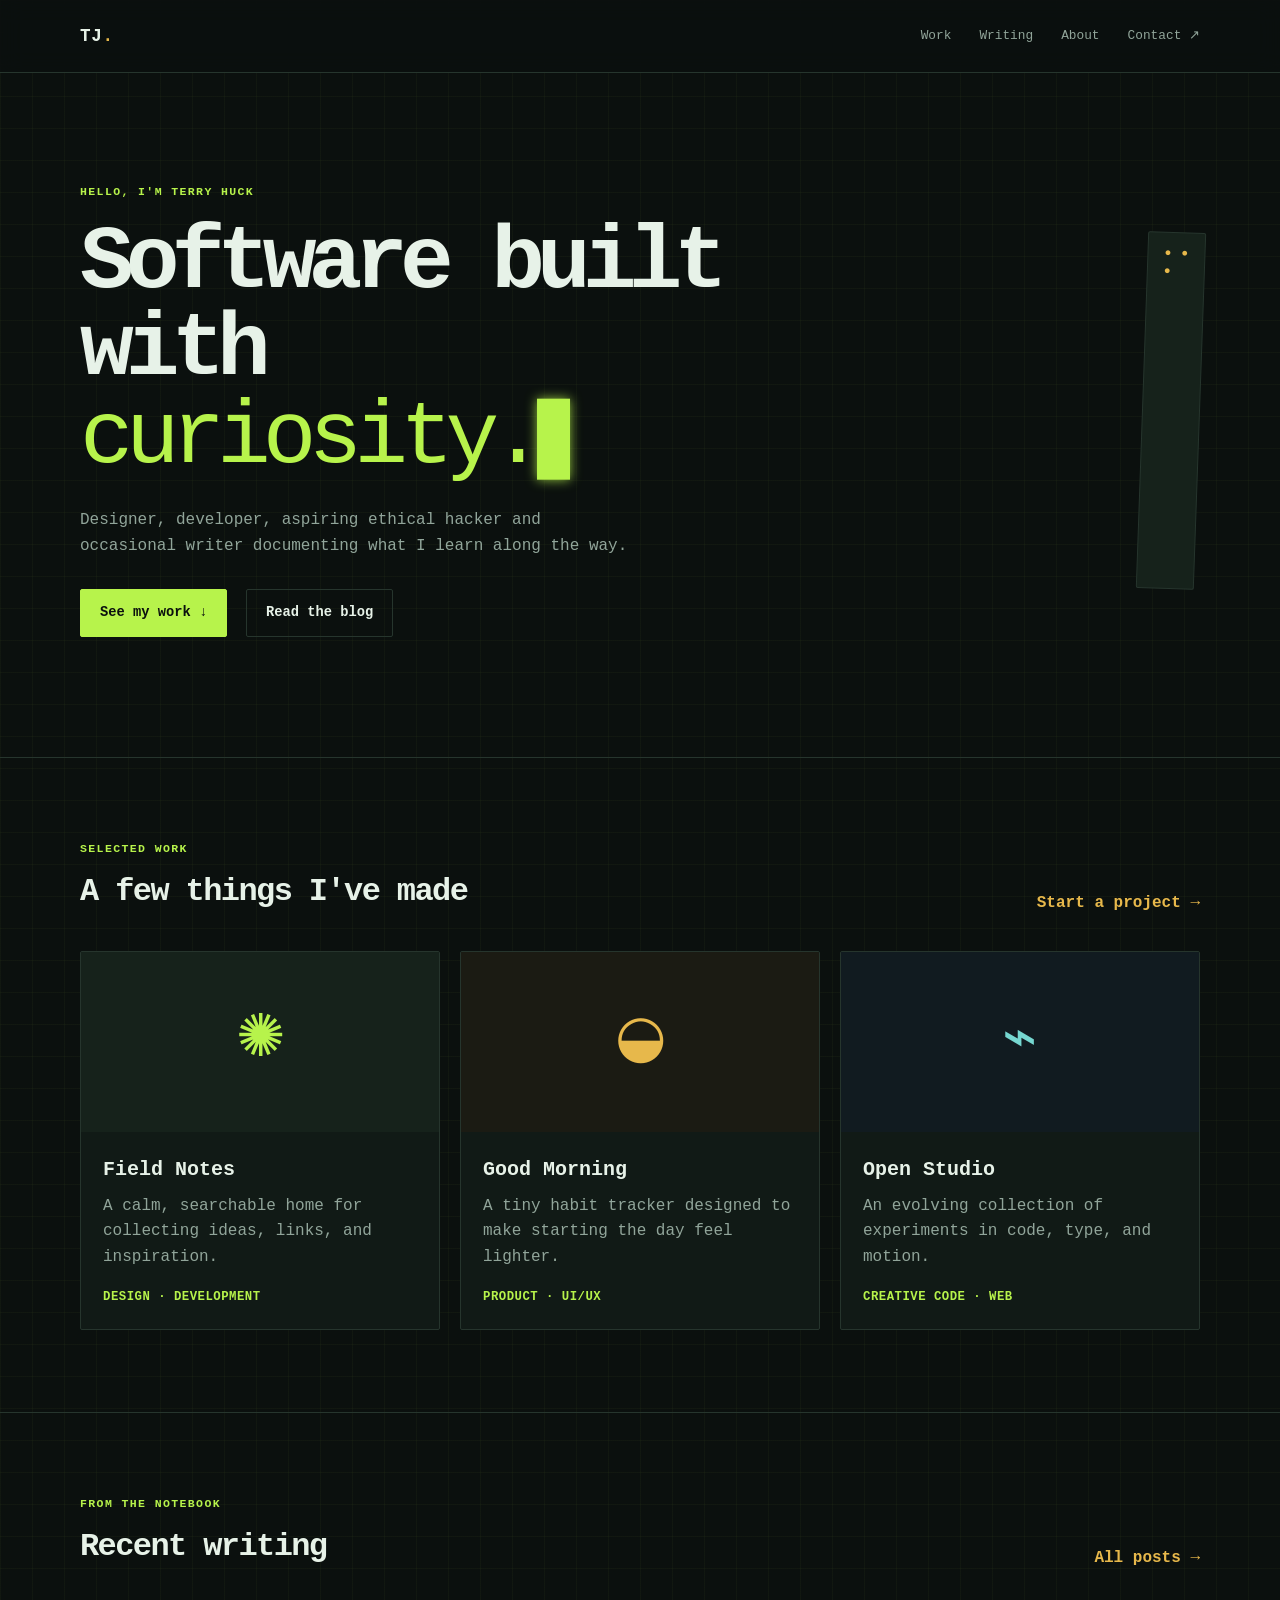
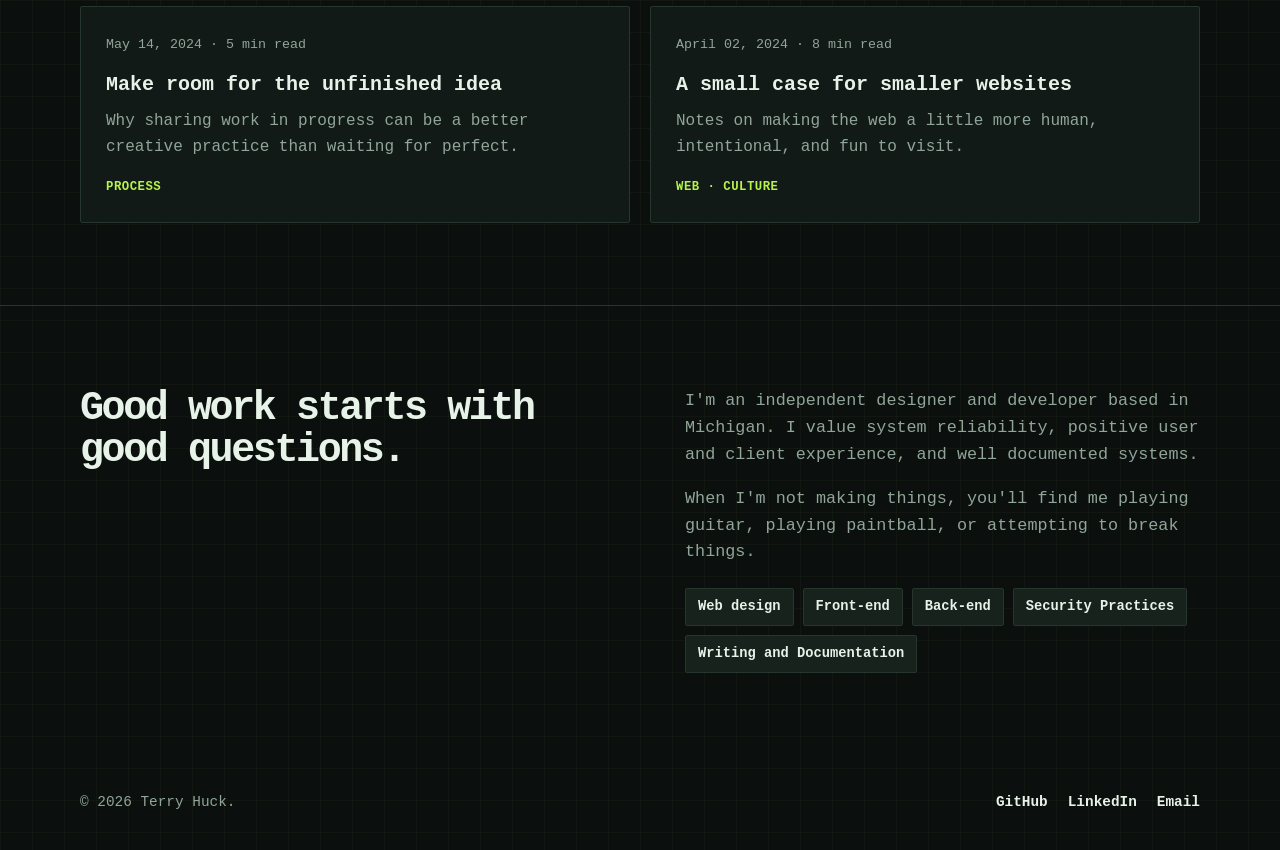
==== index.html @ 761403bb "Updated wordlist" ====
<!doctype html>
<html lang="en">

<link rel="apple-touch-icon" sizes="180x180" href="/apple-touch-icon.png">
<link rel="icon" type="image/png" sizes="32x32" href="/favicon-32x32.png">
<link rel="icon" type="image/png" sizes="16x16" href="/favicon-16x16.png">
<link rel="manifest" href="/site.webmanifest">

<head>
	<meta charset="utf-8">
	<meta name="viewport" content="width=device-width, initial-scale=1">
	<meta name="description" content="TJ Huck — designer, developer, aspiring engineer and ethical hacker.">
	<title>Terry Huck - Personal Portfolio</title>
	<link rel="stylesheet" href="style.css">
</head>
<body>
	<header>
		<div class="wrap">
			<nav>
				<a class="logo" href="#top">TJ<span>.</span></a>
				<div class="links">
					<a href="#work">Work</a>
					<a href="#writing">Writing</a>
					<a href="#about">About</a>
					<a href="mailto:hello@tjhuck.com">Contact ↗</a>
				</div>
			</nav>
		</div>
	</header>
	<main id="top">
		<div class="wrap hero">
			<div>
				<div class="eyebrow">Hello, I'm Terry Huck</div>
				<h1>Software built with <span class="typed-wrap"><span class="cursor" aria-hidden="true"></span><span class="typed-text" aria-live="polite"></span></span></h1>
				<p>Designer, developer, aspiring ethical hacker and occasional writer documenting what I learn along the way.</p>
				<a class="button" href="#work">See my work ↓</a>
				<a class="button secondary" href="#writing">Read the blog</a>
			</div>
			<div class="portrait" aria-label="Abstract portrait illustration">
				<div class="face">
				</div>
			</div>
		</div>
		<section id="work">
			<div class="wrap">
				<div class="section-head">
					<div>
						<div class="eyebrow">Selected work</div>
						<h2>A few things I've made</h2>
					</div>
					<a href="mailto:hello@tjhuck.com">Start a project →</a>
				</div>
				<div class="projects">
					<article class="project">
						<div class="project-image">✺</div>
						<div class="project-body">
							<h3>Field Notes</h3>
							<p>A calm, searchable home for collecting ideas, links, and inspiration.</p>
							<div class="tags">DESIGN · DEVELOPMENT</div>
						</div>
					</article>
					<article class="project">
						<div class="project-image">◒</div>
						<div class="project-body">
							<h3>Good Morning</h3>
							<p>A tiny habit tracker designed to make starting the day feel lighter.</p>
							<div class="tags">PRODUCT · UI/UX</div>
						</div>
					</article>
					<article class="project">
						<div class="project-image">⌁</div>
						<div class="project-body">
							<h3>Open Studio</h3>
							<p>An evolving collection of experiments in code, type, and motion.</p>
							<div class="tags">CREATIVE CODE · WEB</div>
						</div>
					</article>
				</div>
			</div>
		</section>
		<section id="writing">
			<div class="wrap">
				<div class="section-head">
					<div>
						<div class="eyebrow">From the notebook</div>
						<h2>Recent writing</h2>
					</div>
					<a href="#writing">All posts →</a>
				</div>
				<div class="posts">
					<article class="post">
						<small>May 14, 2024 · 5 min read</small>
						<h3>
							<a href="#">Make room for the unfinished idea</a>
						</h3>
						<p>Why sharing work in progress can be a better creative practice than waiting for perfect.</p>
						<div class="tags">PROCESS</div>
					</article>
					<article class="post">
						<small>April 02, 2024 · 8 min read</small>
						<h3>
							<a href="#">A small case for smaller websites</a>
						</h3>
						<p>Notes on making the web a little more human, intentional, and fun to visit.</p>
						<div class="tags">WEB · CULTURE</div>
					</article>
				</div>
			</div>
		</section>
		<section id="about">
			<div class="wrap about">
				<h2>Good work starts with good questions.</h2>
				<div>
					<p>I'm an independent designer and developer based in Michigan. I value system reliability, positive user and client experience, and well documented systems.</p>
					<p>When I'm not making things, you'll find me playing guitar, playing paintball, or attempting to break things.</p>
					<div class="skills">
						<span>Web design</span>
						<span>Front-end</span>
						<span>Back-end</span>
						<span>Security Practices</span>
						<span>Writing and Documentation</span>
					</div>
				</div>
			</div>
		</section>
	</main>
	<footer class="wrap">
		<div>© 2026 Terry Huck.</div>
		<div class="social">
			<a href="https://github.com/TJHuck">GitHub</a>
			<a href="https://www.linkedin.com/terry-huck">LinkedIn</a>
			<a href="mailto:tjhuck821@gmail.com">Email</a>
		</div>
	</footer>
	<script>
		const words = [
			"curiosity.",
			"craft.",
			"clarity.",
			"care.",
			"security."
		];

		const typedText = document.querySelector(".typed-text");
		const typedWrap = document.querySelector(".typed-wrap");
		let wordIndex = 0;
		let charIndex = 0;
		let deleting = false;

		function updateCursorMotion() {
    		const textWidth = typedText.getBoundingClientRect().width;
    		typedWrap.style.setProperty("--cursor-shift", `${textWidth}px`);
		}

		function typeLoop() {
			const currentWord = words[wordIndex];

			if (!deleting) {
				charIndex += 1;
				typedText.textContent = currentWord.slice(0, charIndex);
				updateCursorMotion();

				if (charIndex === currentWord.length) {
					deleting = true;
					setTimeout(typeLoop, 1100);
					return;
				}
			} else {
				charIndex -= 1;
				typedText.textContent = currentWord.slice(0, charIndex);
				updateCursorMotion();

				if (charIndex === 0) {
					deleting = false;
					wordIndex = (wordIndex + 1) % words.length;
				}
			}

			const speed = deleting ? 55 : 120;
			setTimeout(typeLoop, speed);
		}

		typedText.textContent = "";
		updateCursorMotion();
		typeLoop();
	</script>
</body>
</html>
---- style.css ----
:root{
    --ink:#e7f2e8;
    --muted:#91a59a;
    --paper:#0b100e;
    --card:#111a16;
    --line:#26352d;
    --accent:#b7f34b;
    --accent-dark:#e7b84b;
    --terminal:#16221b;
    --max:1120px
}

*{
    box-sizing:border-box
}
    
html{
    scroll-behavior:smooth
}

body{
    margin:0;color:var(--ink);
    background:var(--paper);
    font:16px/1.6 "IBM Plex Mono","SFMono-Regular",Consolas,"Liberation Mono",monospace;
    background-image:linear-gradient(rgba(183,243,75,.035) 1px,transparent 1px),linear-gradient(90deg,rgba(183,243,75,.035) 1px,transparent 1px);
    background-size:32px 32px
}

a{
    color:inherit;text-decoration:none
}

a:hover{
    color:var(--accent)
}

.wrap{
    width:min(var(--max),calc(100% - 40px));
    margin:auto
}

header{
    padding:22px 0;border-bottom:1px solid var(--line);background:rgba(11,16,14,.86);position:sticky;top:0;z-index:5;backdrop-filter:blur(12px)
}

nav{
    display:flex;
    align-items:center;
    justify-content:space-between
}

.logo{
    font-weight:800;letter-spacing:.04em;
    font-size:1.1rem
}

.logo span{
    color:var(--accent-dark)
}

.links{
    display:flex;
    gap:28px;
    color:var(--muted);
    font-size:.8rem
}

.links a:hover{
    color:var(--ink)
}

.hero{
    display:grid;
    grid-template-columns:1.25fr .75fr;
    gap:70px;align-items:center;padding:110px 0 120px
}

.eyebrow{
    color:var(--accent);
    font-weight:750;
    letter-spacing:.12em;
    text-transform:uppercase;
    font-size:.72rem
}

.hero h1{
    font-size:clamp(3rem,7vw,6.2rem);
    line-height:.98;letter-spacing:-.09em;margin:18px 0 25px;
    max-width:740px
}

.typed-wrap {
    --cursor-shift: 0px;
    display: inline-block;
    position: relative;
    font-weight: 400;
    color: var(--accent);
    white-space: nowrap;
}

.typed-text {
    display: inline-block;
}

.cursor {
    position: absolute;
    left: 0;
    top: 50%;
    width: 0.62ch;
    height: 0.9em;
    background: var(--accent);
    box-shadow: 0 0 12px rgba(183,243,75,.8);
    transform: translate(var(--cursor-shift), -50%);
    transition: transform 80ms linear;
    animation: blink 0.9s steps(1) infinite;
}

@keyframes blink{
    0%, 50% { opacity:1 }
    50.01%, 100% { opacity:0 }
}

.hero p{
    font-size:1rem;color:var(--muted);
    max-width:550px;margin:0 0 30px
}

.button{
    display:inline-block;background:var(--accent);
    color:#0b100e;
    border:1px solid var(--accent);border-radius:2px;padding:12px 19px;
    font-weight:700;font-size:.86rem
}

.button:hover{
    background:var(--accent-dark);
    border-color:var(--accent-dark);color:#0b100e
}

.button.secondary{
    background:transparent;
    color:var(--ink);
    border:1px solid var(--line);
    margin-left:9px
}

.portrait{
    background:var(--terminal);
    border:1px solid var(--line);border-radius:2px;
    padding:42px 28px 28px;
    max-width:330px;
    justify-self:end;
    transform:rotate(2deg);position:relative
}

.portrait:before{
    content:"●  ●  ●";position:absolute;top:12px;left:16px;color:var(--accent-dark);font-size:.7rem;letter-spacing:.15em
}

.portrait .face{
    height:285px;
    border-radius:0;
    background:repeating-linear-gradient(0deg,transparent 0 11px,rgba(183,243,75,.12) 12px),repeating-linear-gradient(90deg,transparent 0 11px,rgba(183,243,75,.12) 12px),#0d1511;
    position:relative;
    overflow:hidden
}

.face:before{
    content:"";
    position:absolute;
    width:170px;height:170px;
    background:transparent;
    border:2px solid var(--accent);
    border-radius:50%;
    top:48px;left:50%;transform:translateX(-50%)
}

.face:after{
    content:"TJ_HUCK.exe";
    position:absolute;
    color:var(--accent);
    bottom:24px;left:0;right:0;text-align:center;
    font-size:.75rem
}

section{
    padding:82px 0;
    border-top:1px solid var(--line)
}

.section-head{
    display:flex;
    justify-content:space-between;
    align-items:end;
    margin-bottom:34px
}
.section-head h2{
    font-size:2rem;
    letter-spacing:-.05em;
    margin:7px 0 0
}

.section-head a{
    color:var(--accent-dark);
    font-weight:700
}

.projects{
    display:grid;
    grid-template-columns:repeat(3,1fr);
    gap:20px
}

.project,
.post{
    background:var(--card);
    border:1px solid var(--line);
    border-radius:2px;
    overflow:hidden
}

.project-image{
    height:180px;
    background:var(--terminal);
    display:grid;
    place-items:center;font-family:inherit;
    font-size:3.7rem;color:var(--accent)
}

.project:nth-child(2) .project-image{
    background:#1b1b13;color:var(--accent-dark)
}

.project:nth-child(3) .project-image{
    background:#111b20;color:#76d7d0
}

.project-body{
    padding:22px
}

.project h3,
.post h3{
    margin:0 0 8px;
    font-size:1.25rem
}

.project p,
.post p{
    color:var(--muted);
    margin:0 0 17px
}

.tags{
    font-size:.77rem;
    color:var(--accent);
    font-weight:700;
    letter-spacing:.04em
}

.posts{
    display:grid;
    grid-template-columns:repeat(2,1fr);
    gap:20px
}

.post{
    padding:25px
}

.post small{
    color:var(--muted)
}

.post h3{
    margin-top:12px
}

.about{
    display:grid;
    grid-template-columns:1fr 1fr;
    gap:90px;
    align-items:start
}

.about h2{
    font-size:2.5rem;
    letter-spacing:-.06em;
    line-height:1.05;
    margin:0
}

.about p{
    color:var(--muted);
    margin-top:0;
    font-size:1.05rem
}

.skills{
    display:flex;
    flex-wrap:wrap;
    gap:9px;
    margin-top:22px
}

.skills span{
    padding:7px 12px;
    border-radius:2px;
    background:var(--terminal);border:1px solid var(--line);
    font-size:.86rem;
    font-weight:650
}

footer{
    padding:36px 0;
    color:var(--muted);
    font-size:.9rem;
    display:flex;
    justify-content:space-between
}

footer .social{
    display:flex;
    gap:20px;
    color:var(--ink);
    font-weight:650
}

@media(max-width:760px){
    .links{
        gap:12px
    }

    .links a:nth-child(2){
        display:none
    }

    .hero{
        grid-template-columns:1fr;
        padding:65px 0 75px;
        gap:35px
    }

    .portrait{
        justify-self:start;
        max-width:260px
    }

    .portrait .face{
        height:220px
    }

    .projects,
    .posts,
    .about{
        grid-template-columns:1fr;
        gap:16px
    }

    .about{
        gap:28px
    }

    .section-head{
        align-items:start;
        display:block
    }

    .section-head a{
        display:inline-block;
        margin-top:10px
    }

    section{
        padding:58px 0
    }

    footer{
        display:block
    }

    footer .social{
        margin-top:12px
    }
}
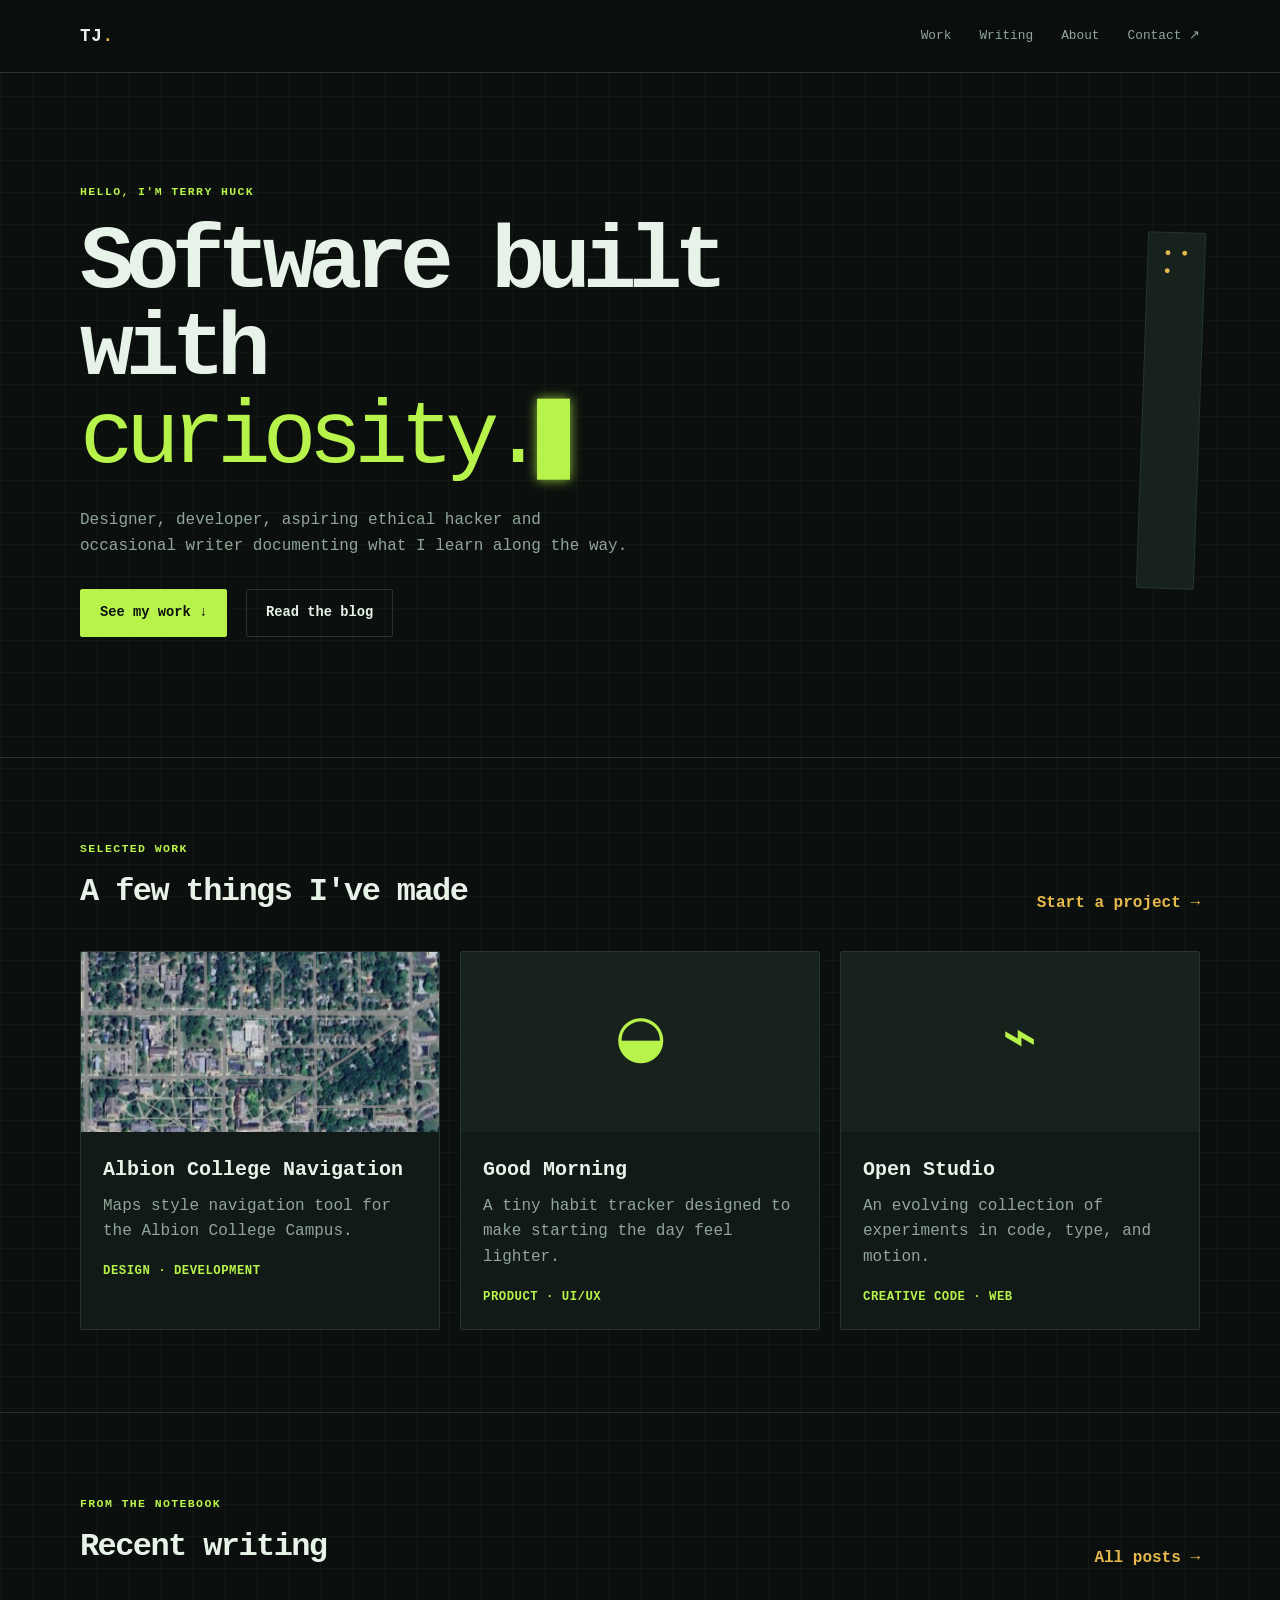
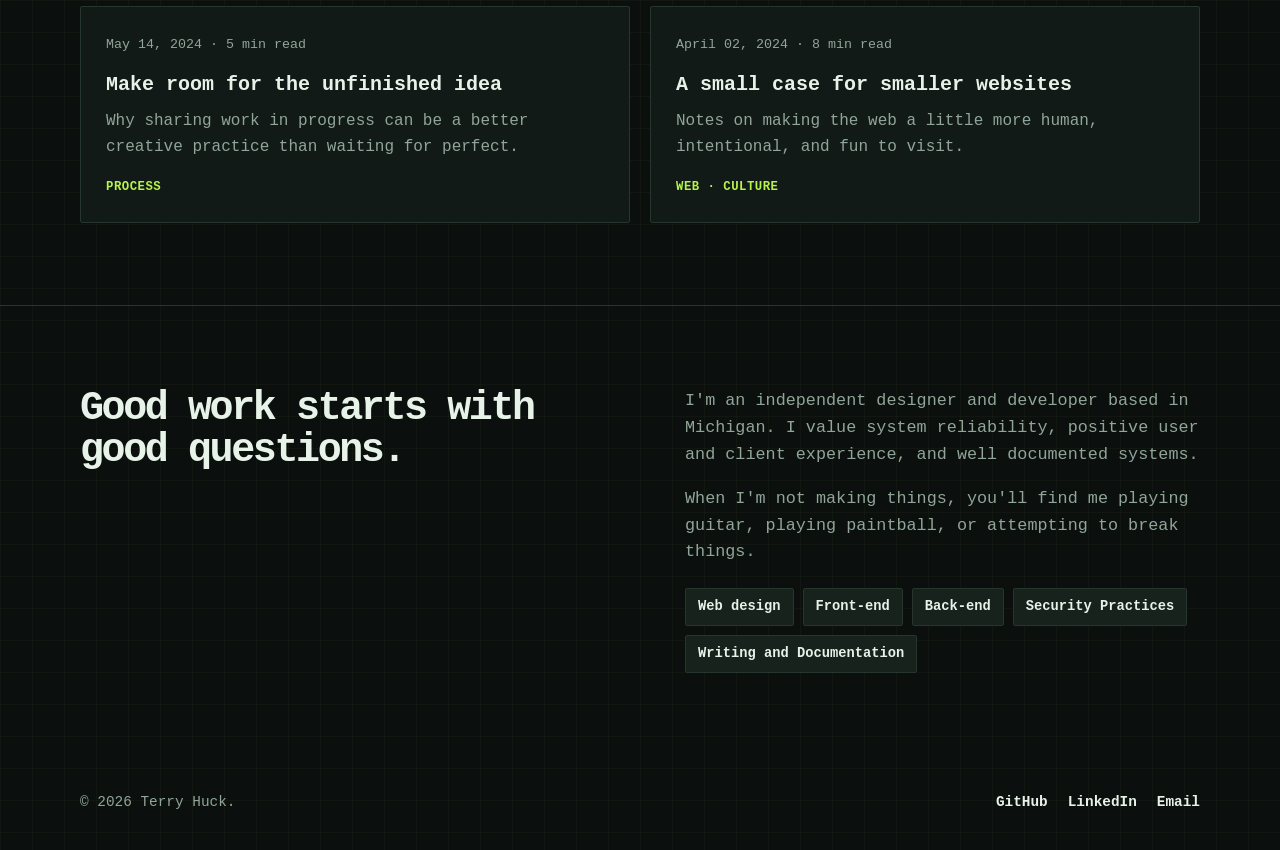
==== commit b0937da2: "Add project cards for Albion College Navigation and enhance styling for project display" ====
--- a/index.html
+++ b/index.html
@@ -20,9 +20,9 @@
 				<a class="logo" href="#top">TJ<span>.</span></a>
 				<div class="links">
 					<a href="#work">Work</a>
-					<a href="#writing">Writing</a>
+					<a href="writing.html">Writing</a>
 					<a href="#about">About</a>
-					<a href="mailto:hello@tjhuck.com">Contact ↗</a>
+					<a href="mailto:tjhuck821@gmail.com">Contact ↗</a>
 				</div>
 			</nav>
 		</div>
@@ -34,7 +34,7 @@
 				<h1>Software built with <span class="typed-wrap"><span class="cursor" aria-hidden="true"></span><span class="typed-text" aria-live="polite"></span></span></h1>
 				<p>Designer, developer, aspiring ethical hacker and occasional writer documenting what I learn along the way.</p>
 				<a class="button" href="#work">See my work ↓</a>
-				<a class="button secondary" href="#writing">Read the blog</a>
+				<a class="button secondary" href="writing.html">Read the blog</a>
 			</div>
 			<div class="portrait" aria-label="Abstract portrait illustration">
 				<div class="face">
@@ -48,17 +48,20 @@
 						<div class="eyebrow">Selected work</div>
 						<h2>A few things I've made</h2>
 					</div>
-					<a href="mailto:hello@tjhuck.com">Start a project →</a>
+					<a href="www.example.com">Start a project →</a>  <!-- add fiverr here -->
 				</div>
 				<div class="projects">
+					<a class="project-card" href="https://github.com/TJHuck/CS-271-AI-Albion-College-Search" target="_blank" rel="noopener noreferrer">
 					<article class="project">
-						<div class="project-image">✺</div>
+						<div class="project-image"><img src="collegemap.png" alt="Albion College campus map"></div>
 						<div class="project-body">
-							<h3>Field Notes</h3>
-							<p>A calm, searchable home for collecting ideas, links, and inspiration.</p>
+							<h3>Albion College Navigation</h3>
+							<p>Maps style navigation tool for the Albion College Campus.</p>
 							<div class="tags">DESIGN · DEVELOPMENT</div>
 						</div>
 					</article>
+					</a>
+					<a class="project-card" href="https://example.com/good-morning" target="_blank" rel="noopener noreferrer">
 					<article class="project">
 						<div class="project-image">◒</div>
 						<div class="project-body">
@@ -67,6 +70,8 @@
 							<div class="tags">PRODUCT · UI/UX</div>
 						</div>
 					</article>
+					</a>
+					<a class="project-card" href="https://example.com/open-studio" target="_blank" rel="noopener noreferrer">
 					<article class="project">
 						<div class="project-image">⌁</div>
 						<div class="project-body">
@@ -75,6 +80,7 @@
 							<div class="tags">CREATIVE CODE · WEB</div>
 						</div>
 					</article>
+					</a>
 				</div>
 			</div>
 		</section>
@@ -85,26 +91,9 @@
 						<div class="eyebrow">From the notebook</div>
 						<h2>Recent writing</h2>
 					</div>
-					<a href="#writing">All posts →</a>
+					<a href="writing.html">All posts →</a>
 				</div>
-				<div class="posts">
-					<article class="post">
-						<small>May 14, 2024 · 5 min read</small>
-						<h3>
-							<a href="#">Make room for the unfinished idea</a>
-						</h3>
-						<p>Why sharing work in progress can be a better creative practice than waiting for perfect.</p>
-						<div class="tags">PROCESS</div>
-					</article>
-					<article class="post">
-						<small>April 02, 2024 · 8 min read</small>
-						<h3>
-							<a href="#">A small case for smaller websites</a>
-						</h3>
-						<p>Notes on making the web a little more human, intentional, and fun to visit.</p>
-						<div class="tags">WEB · CULTURE</div>
-					</article>
-				</div>
+				<div class="posts" id="recent-posts"></div>
 			</div>
 		</section>
 		<section id="about">
@@ -132,7 +121,11 @@
 			<a href="mailto:tjhuck821@gmail.com">Email</a>
 		</div>
 	</footer>
+	<script src="posts.js"></script>
 	<script>
+		const recentPosts = document.querySelector("#recent-posts");
+		recentPosts.innerHTML = BLOG_POSTS.slice(0, 2).map(renderPostCard).join("");
+
 		const words = [
 			"curiosity.",
 			"craft.",
--- a/style.css
+++ b/style.css
@@ -92,6 +92,7 @@
 .typed-wrap {
     --cursor-shift: 0px;
     display: inline-block;
+    width: 10ch;
     position: relative;
     font-weight: 400;
     color: var(--accent);
@@ -219,12 +220,43 @@
     overflow:hidden
 }
 
+.project-card{
+    display:block;
+    height:100%
+}
+
+.project-card:hover .project,
+.project-card:focus-visible .project{
+    border-color:var(--accent);
+    transform:translateY(-3px)
+}
+
+.project-card:focus-visible{
+    outline:2px solid var(--accent);
+    outline-offset:4px
+}
+
+.project{
+    height:100%;
+    transition:border-color .2s ease,transform .2s ease
+}
+
 .project-image{
     height:180px;
     background:var(--terminal);
     display:grid;
-    place-items:center;font-family:inherit;
+    place-items:center;
+    overflow:hidden;
+    font-family:inherit;
     font-size:3.7rem;color:var(--accent)
+}
+
+.project-image img{
+    width:100%;
+    height:100%;
+    object-fit:cover;
+    object-position:center;
+    display:block
 }
 
 .project:nth-child(2) .project-image{
@@ -266,6 +298,26 @@
 
 .post{
     padding:25px
+}
+
+.post-card{
+    display:block;
+    height:100%
+}
+
+.post-card:hover .post,
+.post-card:focus-visible .post{
+    border-color:var(--accent);
+    transform:translateY(-3px)
+}
+
+.post-card:focus-visible{
+    outline:2px solid var(--accent);
+    outline-offset:4px
+}
+
+.post{
+    transition:border-color .2s ease,transform .2s ease
 }
 
 .post small{
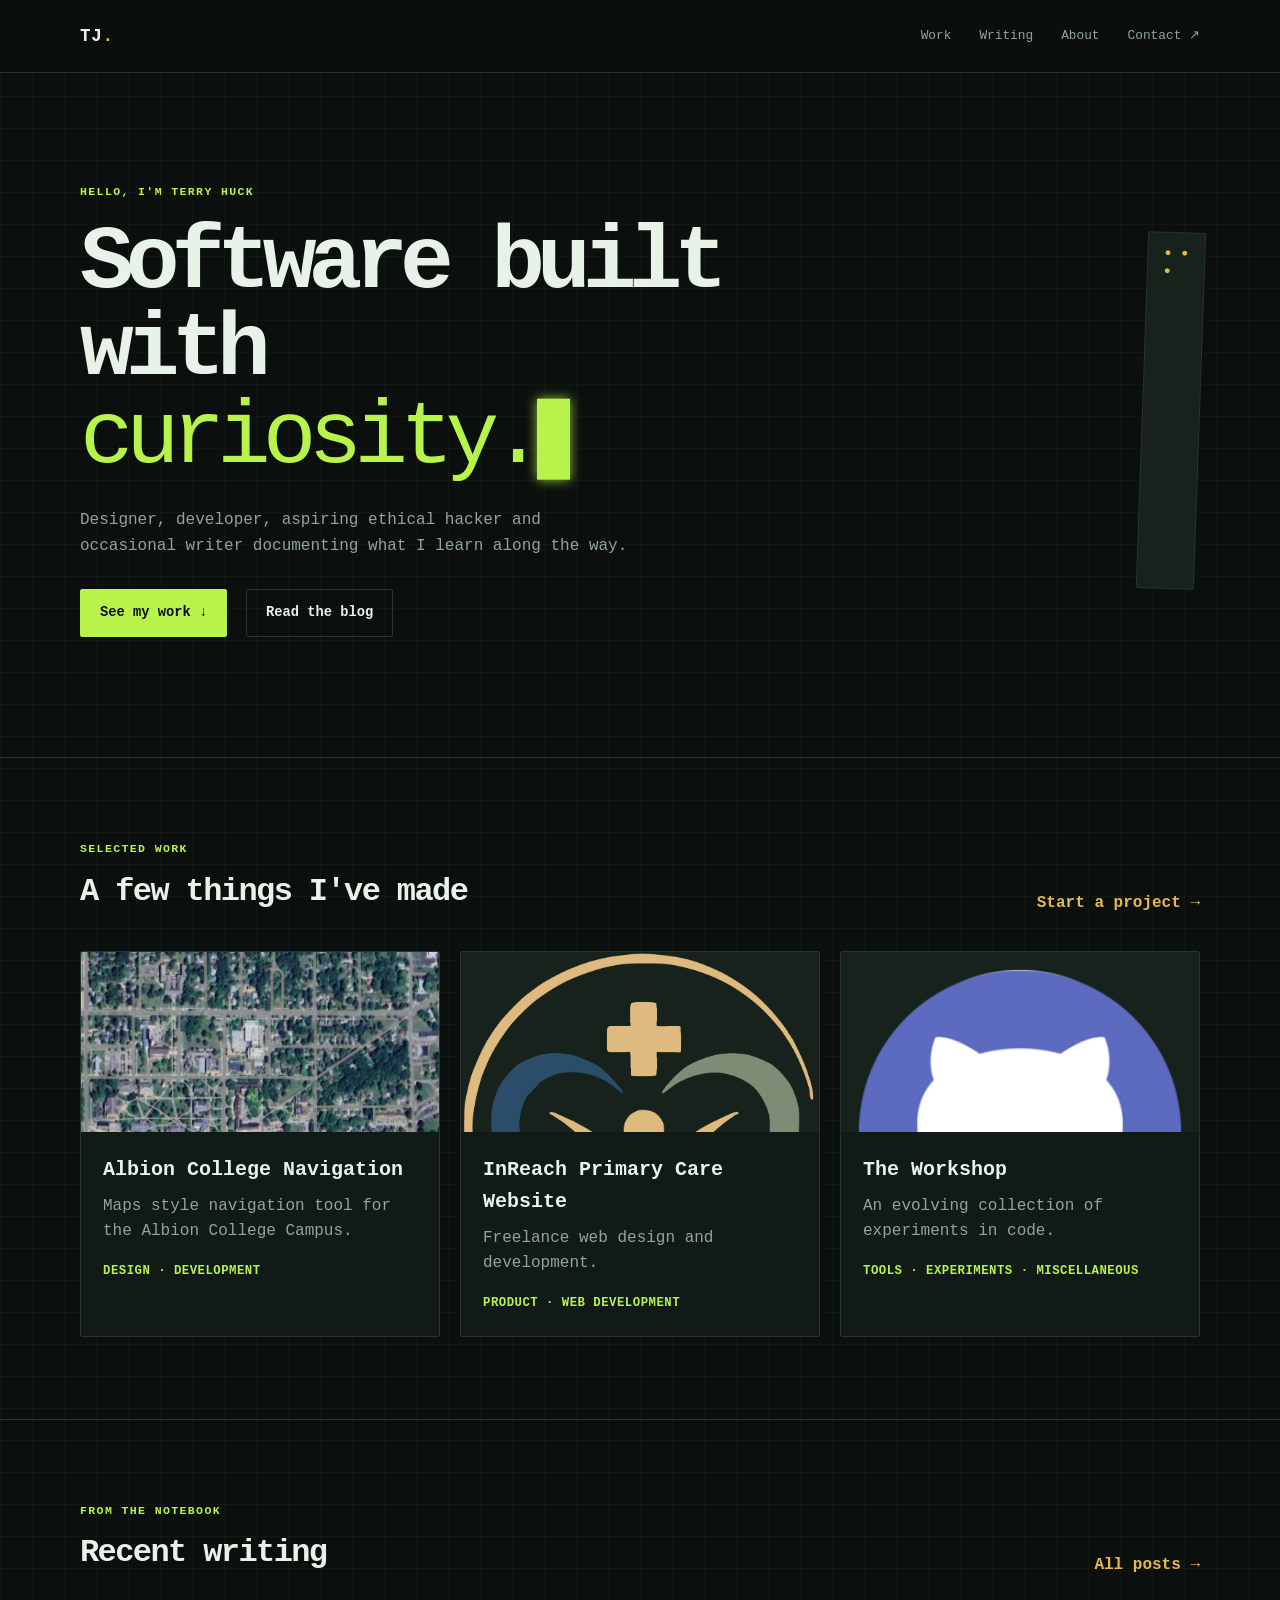
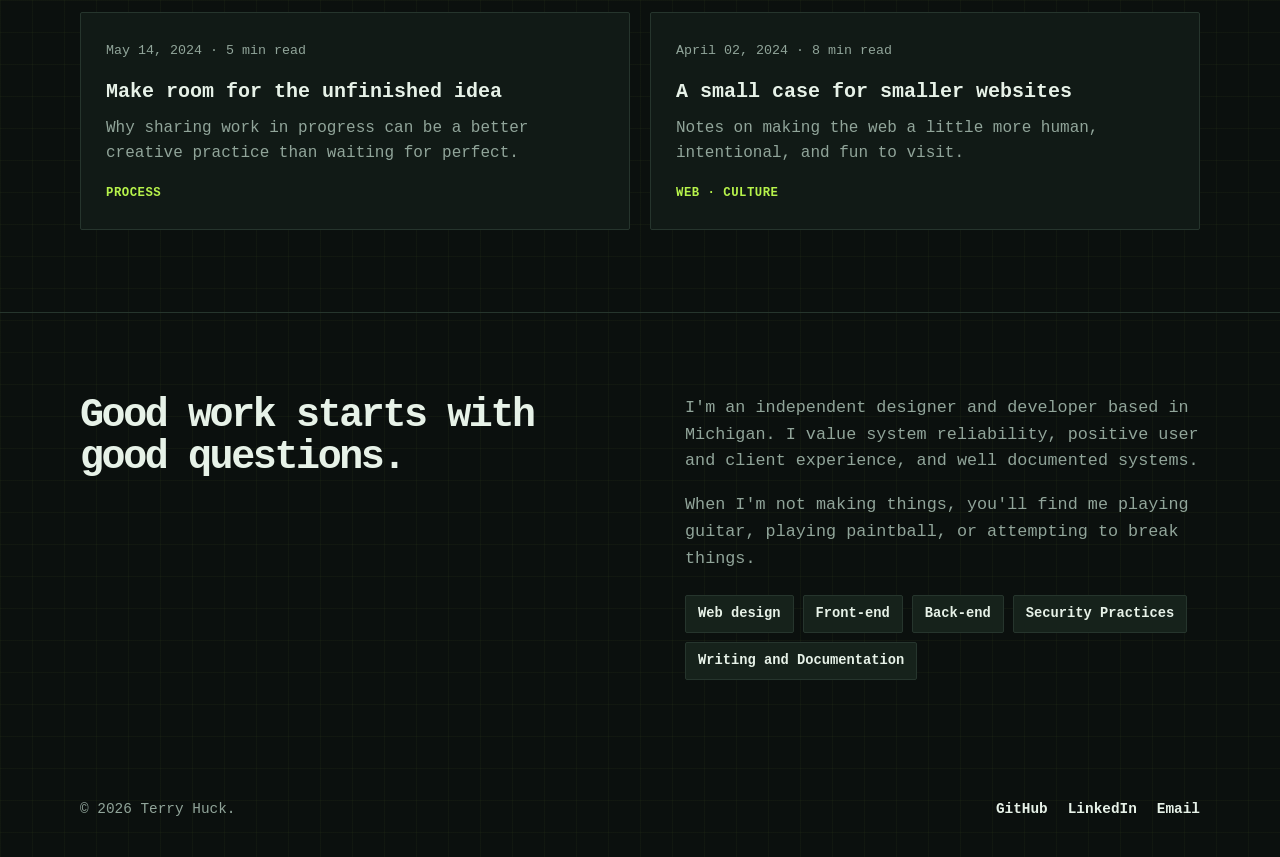
==== commit 4fccccdb: "Refactor code structure for improved readability and maintainability" ====
--- a/index.html
+++ b/index.html
@@ -61,23 +61,23 @@
 						</div>
 					</article>
 					</a>
-					<a class="project-card" href="https://example.com/good-morning" target="_blank" rel="noopener noreferrer">
+					<a class="project-card" href="https://inreachpc.com" target="_blank" rel="noopener noreferrer">
 					<article class="project">
-						<div class="project-image">◒</div>
+						<div class="project-image"><img src="irv2cropped.png" alt="InReach Primary Care logo"></div>
 						<div class="project-body">
-							<h3>Good Morning</h3>
-							<p>A tiny habit tracker designed to make starting the day feel lighter.</p>
-							<div class="tags">PRODUCT · UI/UX</div>
+							<h3>InReach Primary Care Website</h3>
+							<p>Freelance web design and development.</p>
+							<div class="tags">PRODUCT · WEB DEVELOPMENT</div>
 						</div>
 					</article>
 					</a>
 					<a class="project-card" href="https://example.com/open-studio" target="_blank" rel="noopener noreferrer">
 					<article class="project">
-						<div class="project-image">⌁</div>
+						<div class="project-image"><img src="github-icon-logo-png_seeklogo-503247.png" alt="Github Logo"></div>
 						<div class="project-body">
-							<h3>Open Studio</h3>
-							<p>An evolving collection of experiments in code, type, and motion.</p>
-							<div class="tags">CREATIVE CODE · WEB</div>
+							<h3>The Workshop</h3>
+							<p>An evolving collection of experiments in code.</p>
+							<div class="tags">TOOLS · EXPERIMENTS · MISCELLANEOUS</div>
 						</div>
 					</article>
 					</a>
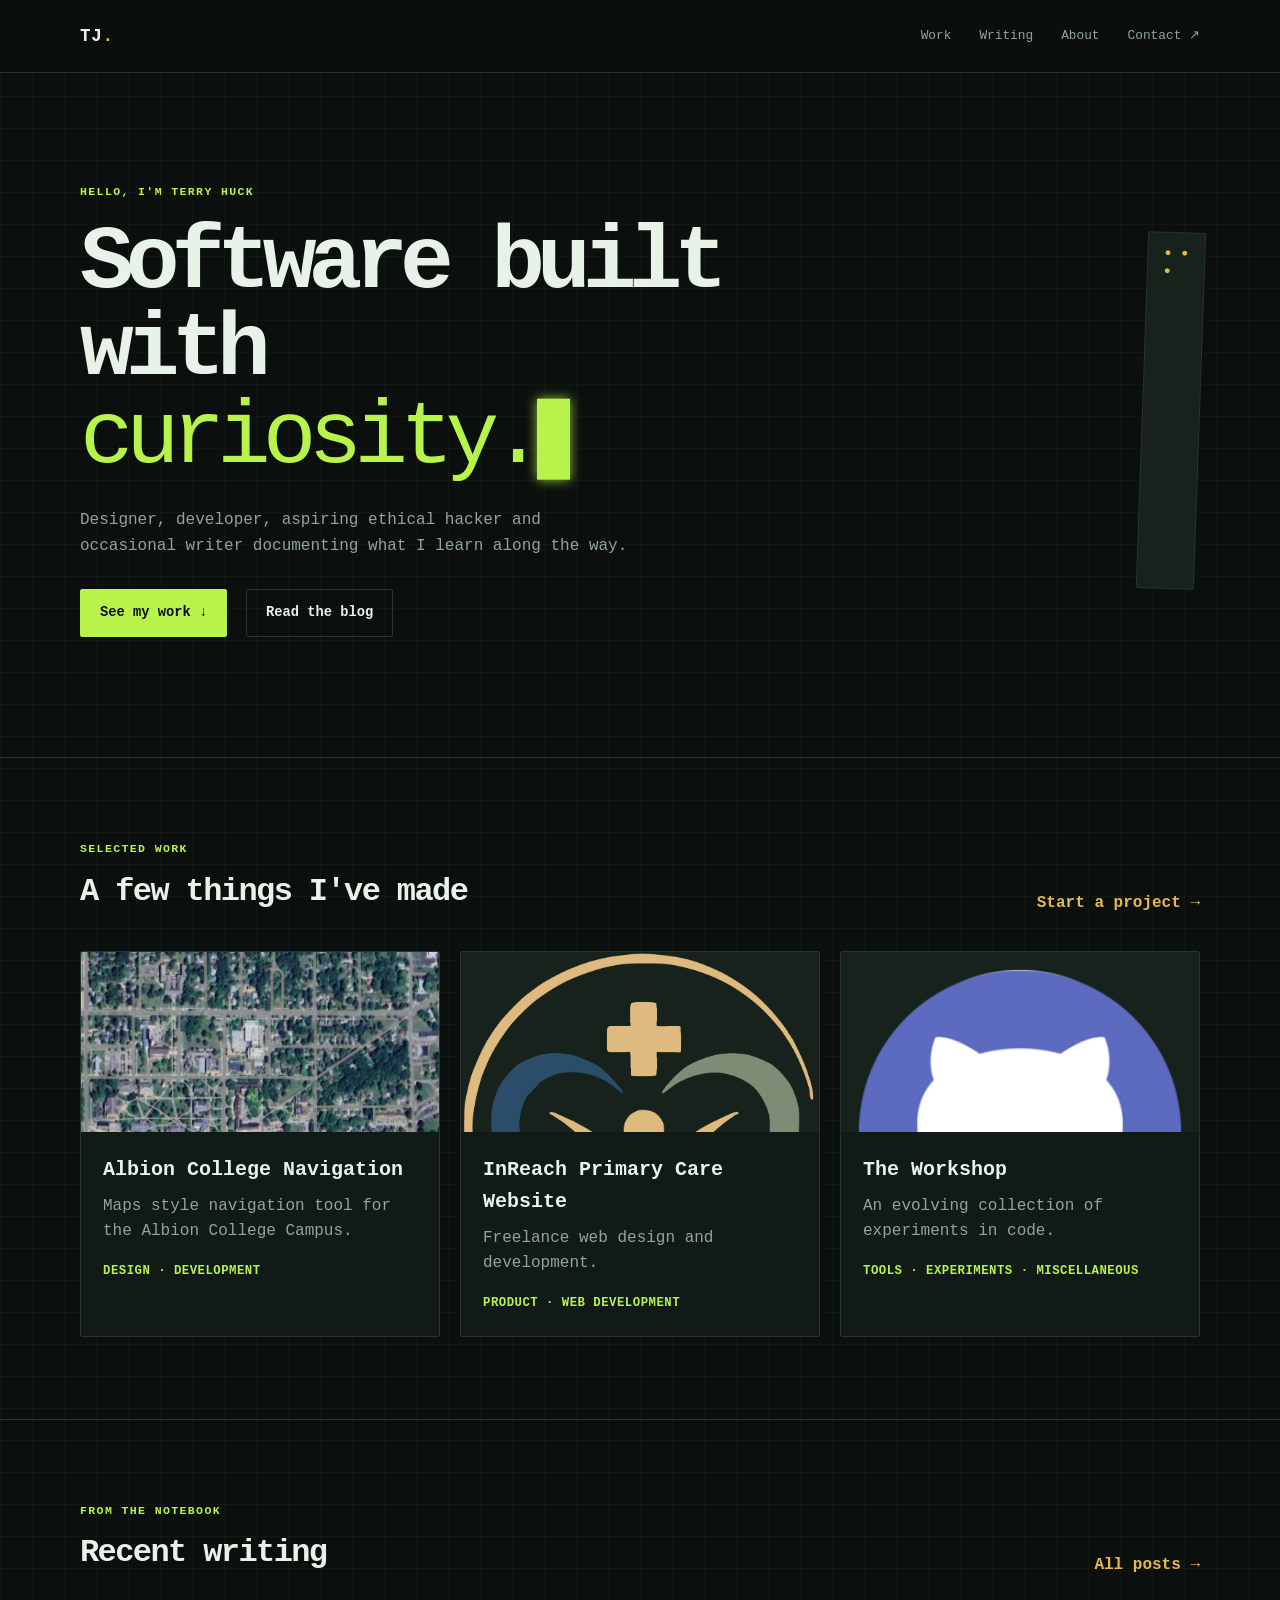
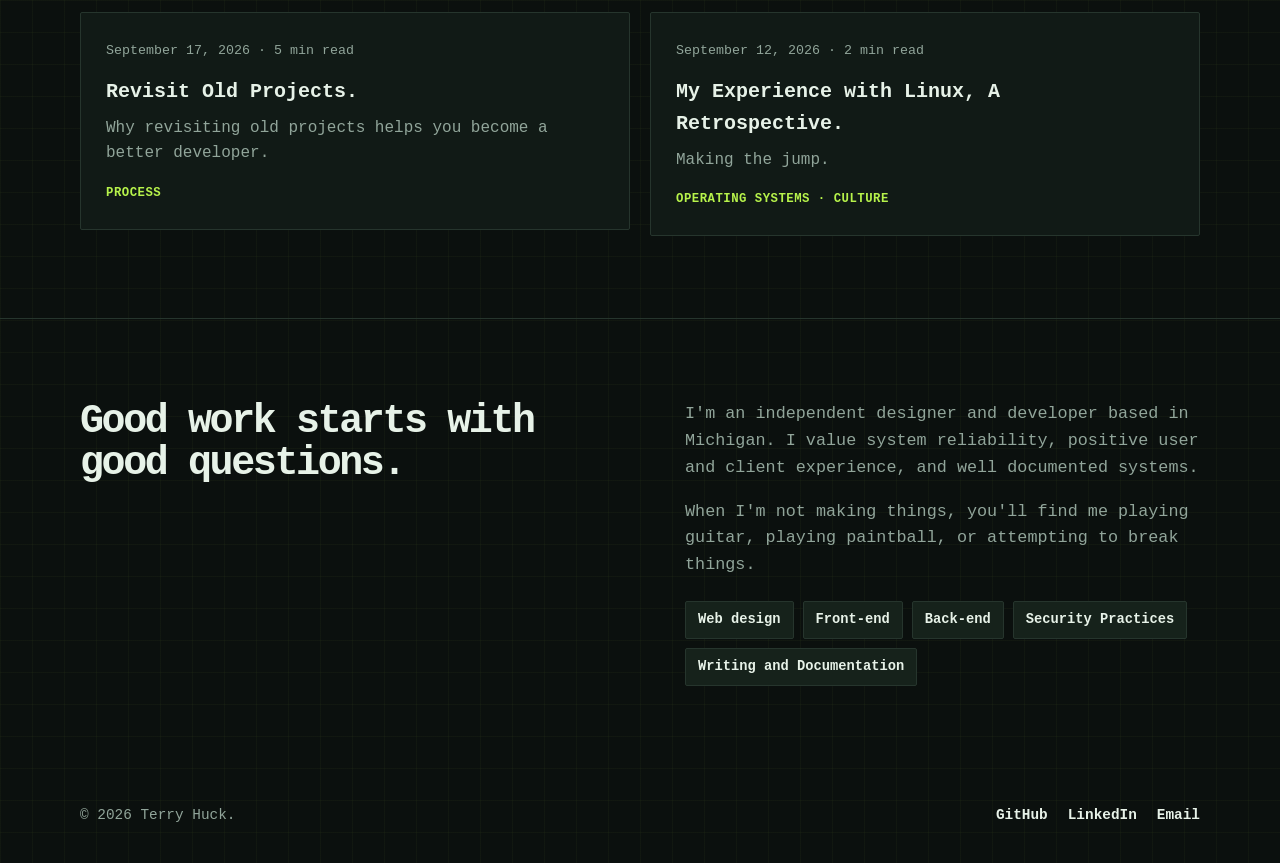
==== commit 4419c2c6: "Update project link to Fiverr for improved accessibility" ====
--- a/index.html
+++ b/index.html
@@ -48,7 +48,7 @@
 						<div class="eyebrow">Selected work</div>
 						<h2>A few things I've made</h2>
 					</div>
-					<a href="www.example.com">Start a project →</a>  <!-- add fiverr here -->
+					<a href="https://www.fiverr.com/s/d0DVKP8">Start a project →</a>  <!-- add fiverr here -->
 				</div>
 				<div class="projects">
 					<a class="project-card" href="https://github.com/TJHuck/CS-271-AI-Albion-College-Search" target="_blank" rel="noopener noreferrer">
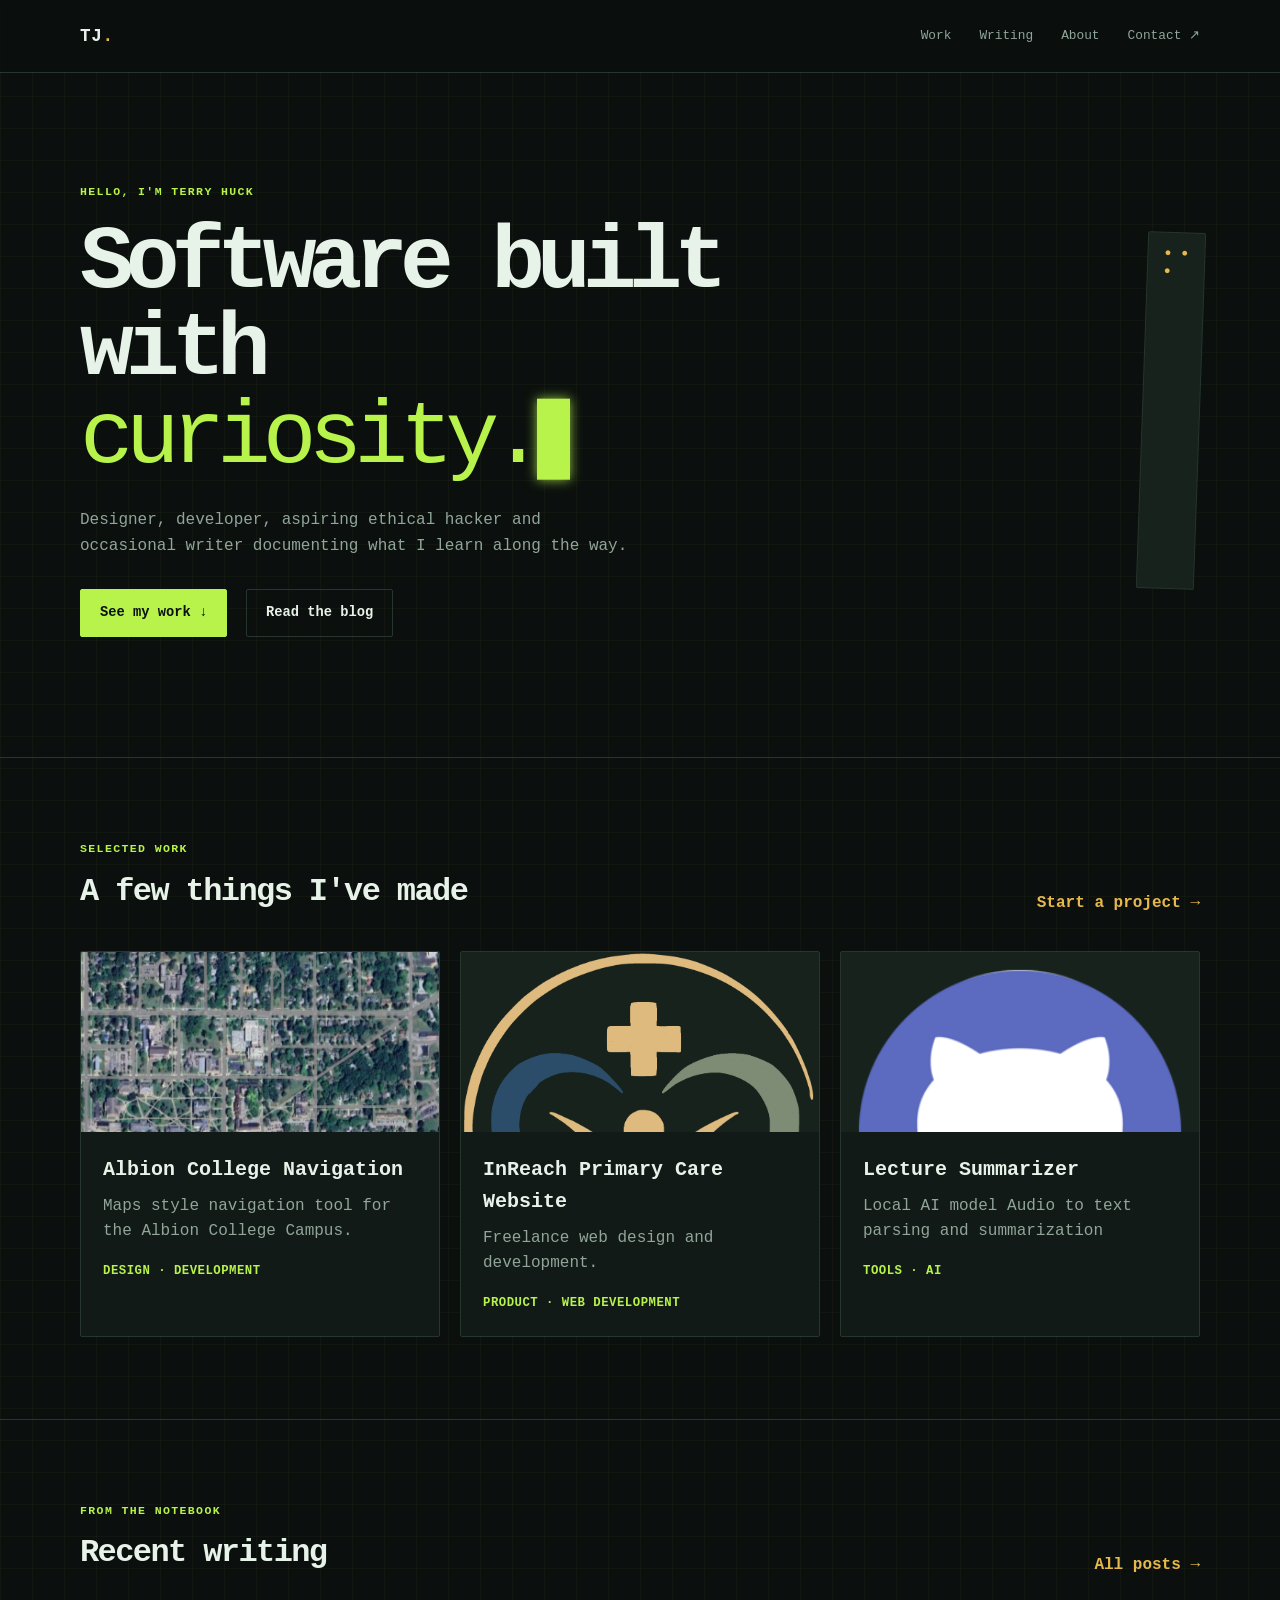
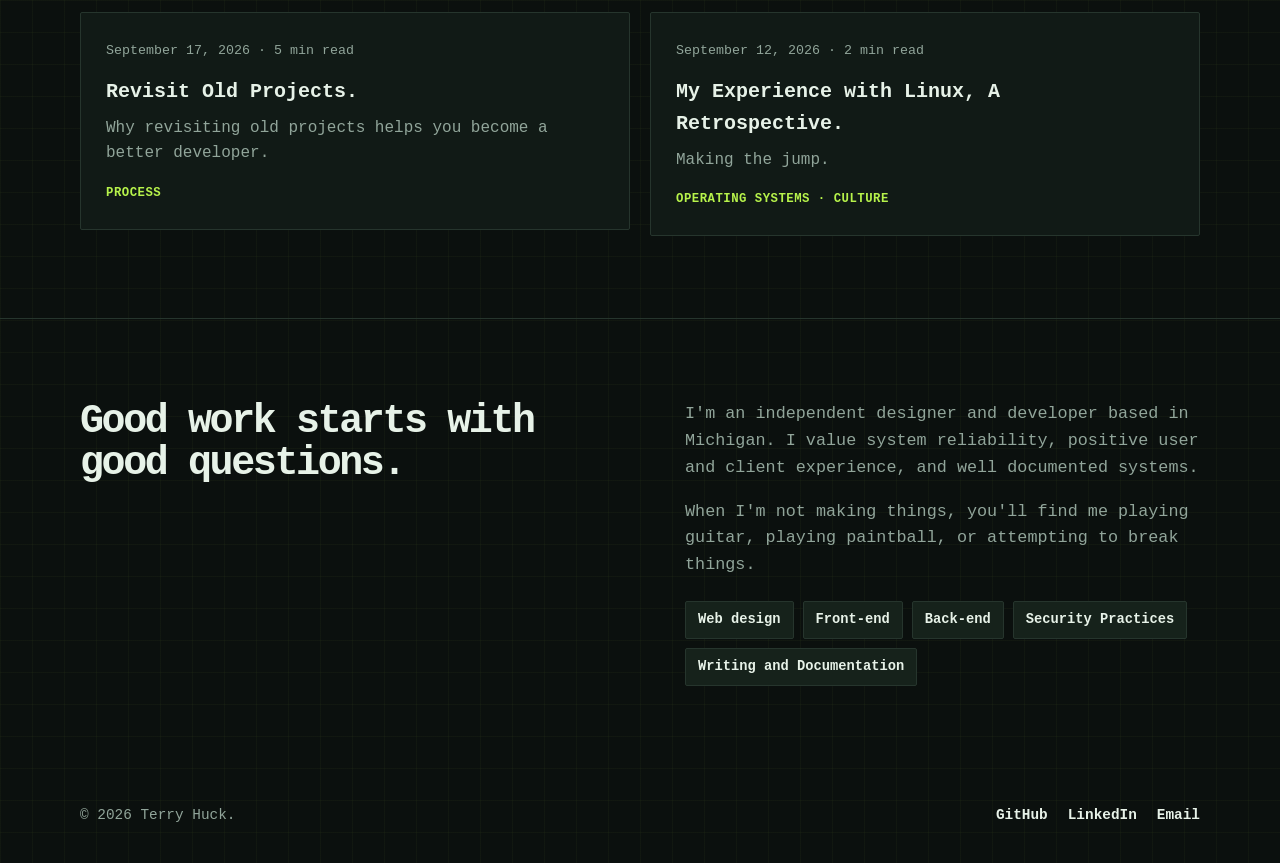
==== commit 8032bc3f: "Update project link and details for Lecture Summarizer" ====
--- a/index.html
+++ b/index.html
@@ -71,13 +71,13 @@
 						</div>
 					</article>
 					</a>
-					<a class="project-card" href="https://example.com/open-studio" target="_blank" rel="noopener noreferrer">
+					<a class="project-card" href="https://github.com/TJHuck/Lecture-Summarizer" target="_blank" rel="noopener noreferrer">
 					<article class="project">
 						<div class="project-image"><img src="github-icon-logo-png_seeklogo-503247.png" alt="Github Logo"></div>
 						<div class="project-body">
-							<h3>The Workshop</h3>
-							<p>An evolving collection of experiments in code.</p>
-							<div class="tags">TOOLS · EXPERIMENTS · MISCELLANEOUS</div>
+							<h3>Lecture Summarizer</h3>
+							<p>Local AI model Audio to text parsing and summarization</p>
+							<div class="tags">TOOLS · AI</div>
 						</div>
 					</article>
 					</a>
